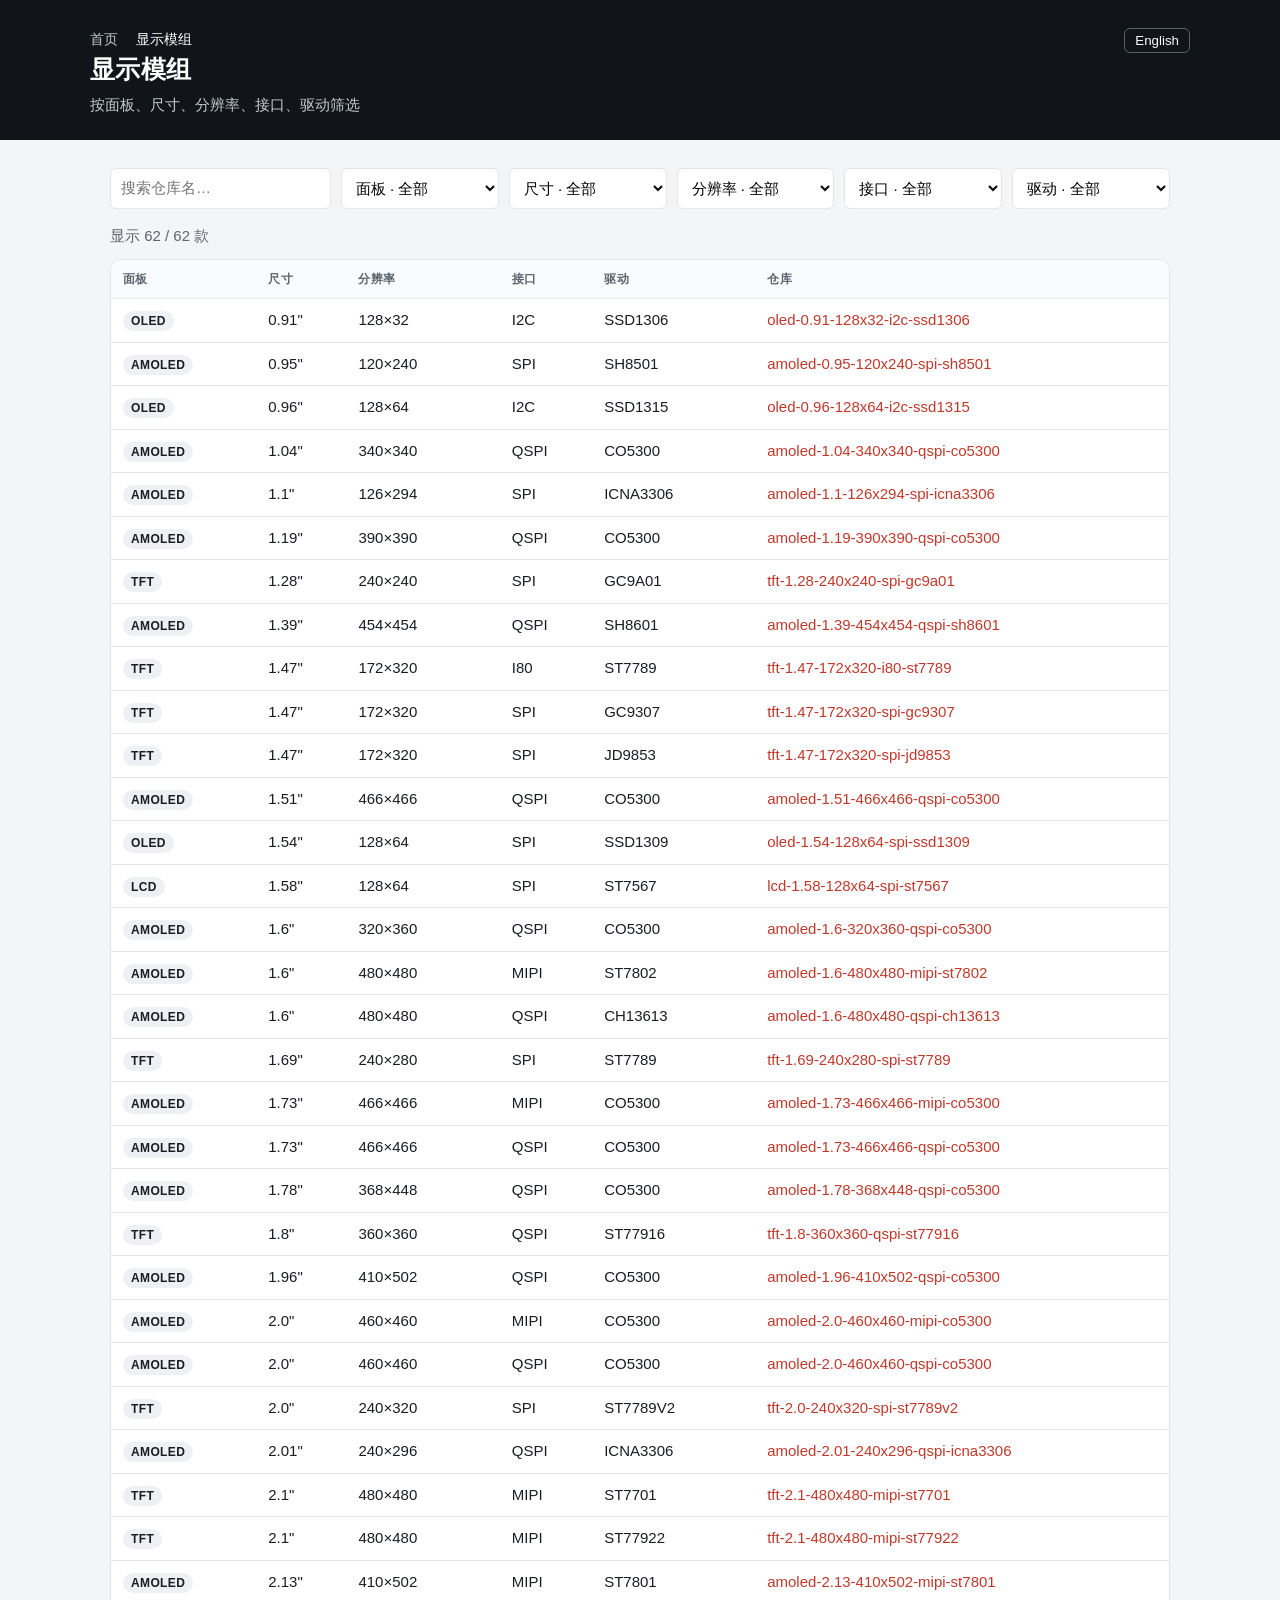
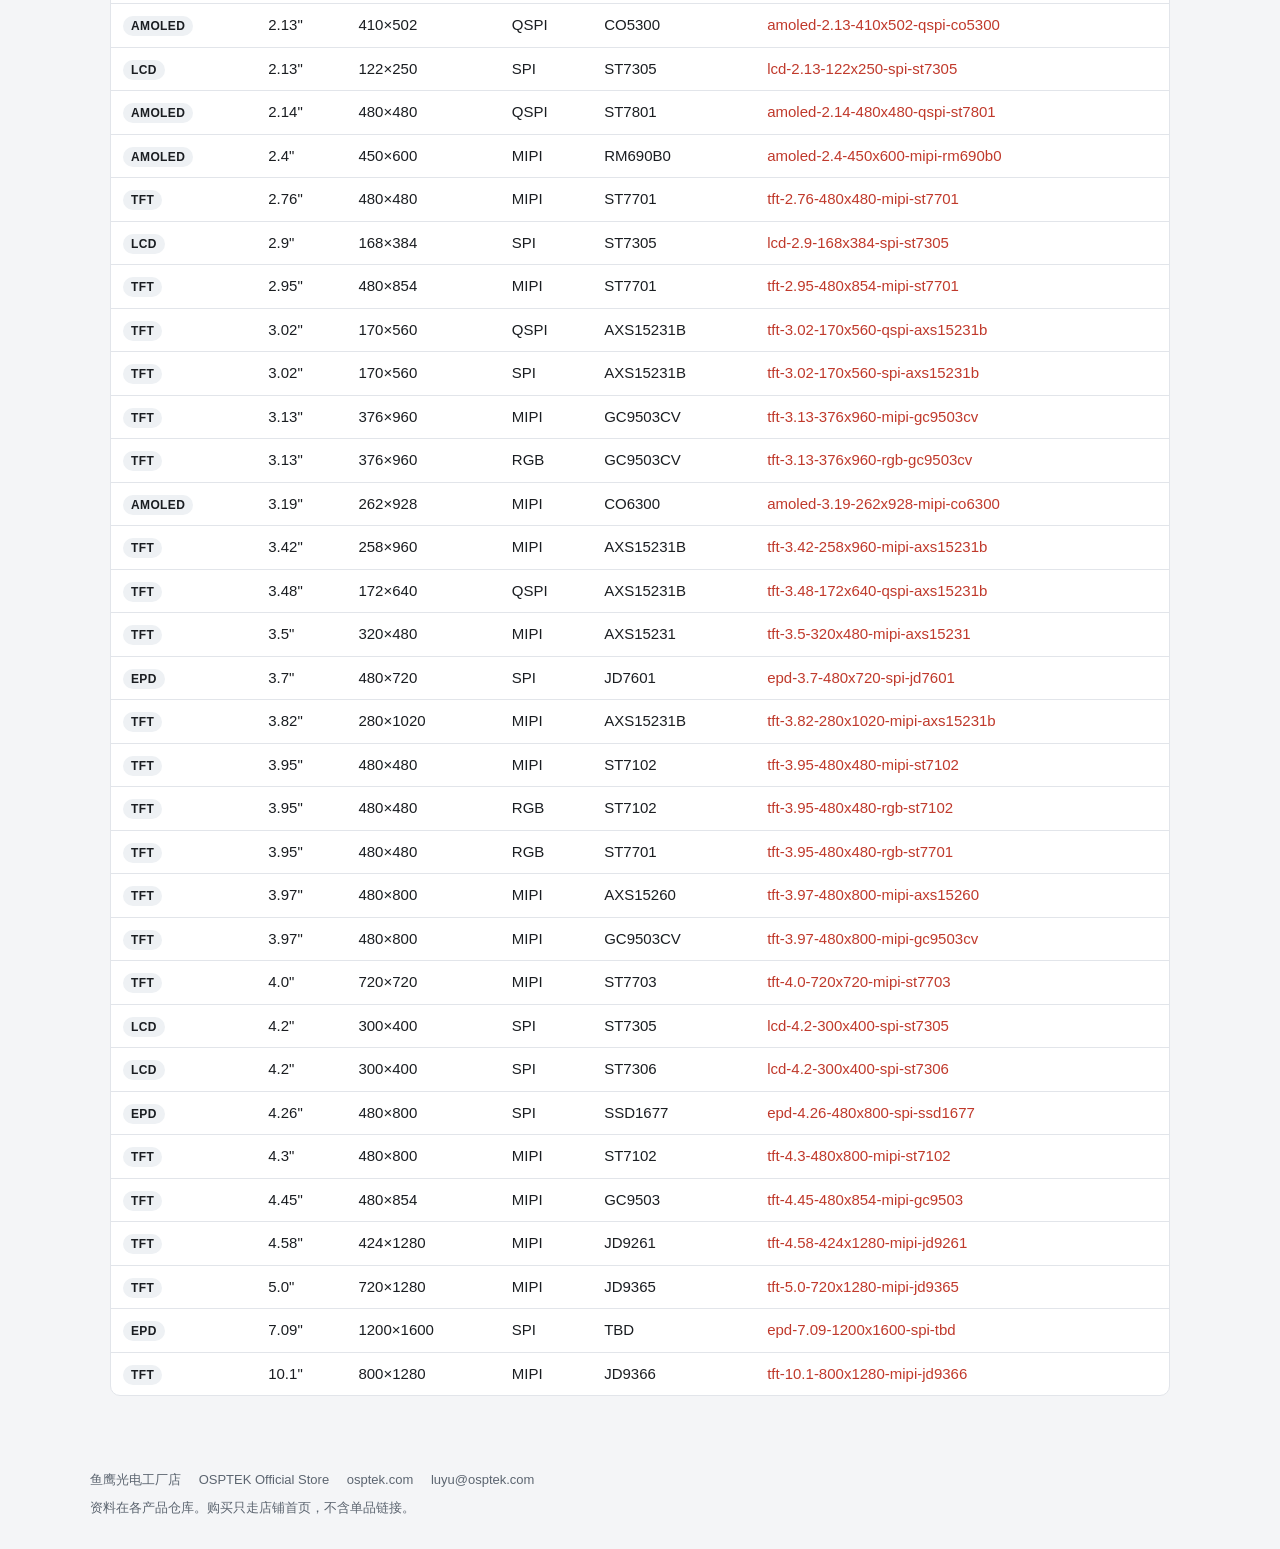
==== displays/index.html @ c45d5fa7 "docs(catalog): split home and display index pages" ====
<!DOCTYPE html>
<html lang="zh-CN">
<head>
  <meta charset="utf-8" />
  <meta name="viewport" content="width=device-width, initial-scale=1" />
  <title>OSPTEK Display Modules</title>
  <meta name="description" content="OSPTEK display module catalog" />
  <link rel="stylesheet" href="../assets/site.css" />
</head>
<body>
  <header>
    <div class="wrap header-row">
      <div>
        <nav class="nav" aria-label="Primary">
          <a href="../" id="navHome">首页</a>
          <a href="./" class="current" id="navDisplays">显示模组</a>
        </nav>
        <h1 id="title">显示模组</h1>
        <p id="subtitle">按面板、尺寸、分辨率、接口、驱动筛选</p>
      </div>
      <button class="lang" type="button" id="langBtn">English</button>
    </div>
  </header>
  <main>
    <div class="filters">
      <input id="q" type="search" />
      <select id="panel"></select>
      <select id="size"></select>
      <select id="resolution"></select>
      <select id="iface"></select>
      <select id="ic"></select>
    </div>
    <p class="meta" id="count"></p>
    <div class="table-wrap">
      <table>
        <thead>
          <tr>
            <th data-col="panel"></th>
            <th data-col="size"></th>
            <th data-col="resolution"></th>
            <th data-col="interface"></th>
            <th data-col="ic"></th>
            <th data-col="repo"></th>
          </tr>
        </thead>
        <tbody id="rows"></tbody>
      </table>
    </div>
  </main>
  <footer>
    <div class="wrap">
      <div class="shops">
        <a href="https://shop110742373.taobao.com/">鱼鹰光电工厂店</a>
        <a href="https://www.aliexpress.com/store/1105701619">OSPTEK Official Store</a>
        <a href="https://osptek.com/">osptek.com</a>
        <a href="mailto:luyu@osptek.com">luyu@osptek.com</a>
      </div>
      <div id="footNote"></div>
    </div>
  </footer>
  <script>
    const I18N = {
      zh: {
        title: "显示模组",
        subtitle: "按面板、尺寸、分辨率、接口、驱动筛选",
        langBtn: "English",
        navHome: "首页",
        navDisplays: "显示模组",
        q: "搜索仓库名…",
        all: "全部",
        count: (n, t) => `显示 ${n} / ${t} 款`,
        empty: "没有匹配的模组。",
        cols: { panel: "面板", size: "尺寸", resolution: "分辨率", interface: "接口", ic: "驱动", repo: "仓库" },
        filters: { panel: "面板", size: "尺寸", resolution: "分辨率", iface: "接口", ic: "驱动" },
        foot: "资料在各产品仓库。购买只走店铺首页，不含单品链接。"
      },
      en: {
        title: "Display modules",
        subtitle: "Filter by panel, size, resolution, interface, driver",
        langBtn: "中文",
        navHome: "Home",
        navDisplays: "Displays",
        q: "Search repository name…",
        all: "All",
        count: (n, t) => `Showing ${n} / ${t}`,
        empty: "No modules match.",
        cols: { panel: "Panel", size: "Size", resolution: "Resolution", interface: "Interface", ic: "Driver", repo: "Repository" },
        filters: { panel: "Panel", size: "Size", resolution: "Resolution", iface: "Interface", ic: "Driver" },
        foot: "Datasheets live in each product repo. Store homepages only — no SKU product links."
      }
    };

    const PANEL_LABEL = { amoled: "AMOLED", tft: "TFT", lcd: "LCD", oled: "OLED", epd: "EPD" };
    let lang = "zh";
    let items = [];
    const $ = (id) => document.getElementById(id);

    function unique(key) {
      return [...new Set(items.map((x) => x[key]))].sort((a, b) => {
        if (key === "size") return parseFloat(a) - parseFloat(b);
        return String(a).localeCompare(String(b), undefined, { numeric: true });
      });
    }

    function optionLabel(id, v) {
      if (id === "panel") return PANEL_LABEL[v] || v.toUpperCase();
      if (id === "iface" || id === "ic") return v.toUpperCase();
      if (id === "size") return v + '"';
      return v;
    }

    function fillSelect(id, values, label) {
      const el = $(id);
      const t = I18N[lang];
      el.innerHTML = "";
      const all = document.createElement("option");
      all.value = "";
      all.textContent = `${t.filters[label] || t.all} · ${t.all}`;
      el.appendChild(all);
      values.forEach((v) => {
        const o = document.createElement("option");
        o.value = v;
        o.textContent = optionLabel(id, v);
        el.appendChild(o);
      });
    }

    function applyI18n() {
      const t = I18N[lang];
      document.documentElement.lang = lang === "zh" ? "zh-CN" : "en";
      $("title").textContent = t.title;
      $("subtitle").textContent = t.subtitle;
      $("langBtn").textContent = t.langBtn;
      $("navHome").textContent = t.navHome;
      $("navDisplays").textContent = t.navDisplays;
      $("q").placeholder = t.q;
      $("footNote").textContent = t.foot;
      document.querySelectorAll("th[data-col]").forEach((th) => {
        th.textContent = t.cols[th.dataset.col];
      });
    }

    function render() {
      const t = I18N[lang];
      const q = $("q").value.trim().toLowerCase();
      const panel = $("panel").value;
      const size = $("size").value;
      const resolution = $("resolution").value;
      const iface = $("iface").value;
      const ic = $("ic").value;
      const filtered = items.filter((row) => {
        if (q && !row.repo.toLowerCase().includes(q)) return false;
        if (panel && row.panel !== panel) return false;
        if (size && row.size !== size) return false;
        if (resolution && row.resolution !== resolution) return false;
        if (iface && row.interface !== iface) return false;
        if (ic && row.ic !== ic) return false;
        return true;
      });
      $("count").textContent = t.count(filtered.length, items.length);
      const body = $("rows");
      body.innerHTML = "";
      if (!filtered.length) {
        body.innerHTML = `<tr><td class="empty" colspan="6">${t.empty}</td></tr>`;
        return;
      }
      filtered.forEach((row) => {
        const tr = document.createElement("tr");
        tr.innerHTML = `
          <td><span class="panel">${PANEL_LABEL[row.panel] || row.panel}</span></td>
          <td>${row.size}"</td>
          <td>${row.resolution.replace("x", "×")}</td>
          <td>${row.interface.toUpperCase()}</td>
          <td>${row.ic.toUpperCase()}</td>
          <td><a href="${row.url}">${row.repo}</a></td>`;
        body.appendChild(tr);
      });
    }

    function refreshFilters() {
      fillSelect("panel", unique("panel"), "panel");
      fillSelect("size", unique("size"), "size");
      fillSelect("resolution", unique("resolution"), "resolution");
      fillSelect("iface", unique("interface"), "iface");
      fillSelect("ic", unique("ic"), "ic");
    }

    $("langBtn").addEventListener("click", () => {
      lang = lang === "zh" ? "en" : "zh";
      applyI18n();
      const keep = {
        panel: $("panel").value,
        size: $("size").value,
        resolution: $("resolution").value,
        iface: $("iface").value,
        ic: $("ic").value
      };
      refreshFilters();
      Object.entries(keep).forEach(([k, v]) => { $(k).value = v; });
      render();
    });
    ["q", "panel", "size", "resolution", "iface", "ic"].forEach((id) => {
      $(id).addEventListener("input", render);
      $(id).addEventListener("change", render);
    });

    applyI18n();
    fetch("./catalog.json")
      .then((r) => r.json())
      .then((data) => {
        items = data.items || [];
        refreshFilters();
        render();
      });
  </script>
</body>
</html>
---- assets/site.css ----
:root {
  --bg: #f4f5f7;
  --card: #fff;
  --ink: #1a1d21;
  --muted: #5c6570;
  --line: #e2e5ea;
  --accent: #c0392b;
  --chip: #eef1f4;
}
* { box-sizing: border-box; }
body {
  margin: 0;
  font: 15px/1.5 "Segoe UI", "PingFang SC", "Noto Sans SC", sans-serif;
  color: var(--ink);
  background: var(--bg);
}
header {
  background: #111418;
  color: #fff;
  padding: 28px 20px 24px;
}
header .wrap, main, footer .wrap { max-width: 1100px; margin: 0 auto; }
header h1 { margin: 0 0 6px; font-size: 1.55rem; letter-spacing: 0.02em; }
header p { margin: 0; color: #c5cad1; }
.header-row {
  display: flex;
  justify-content: space-between;
  align-items: flex-start;
  gap: 16px;
}
.nav a {
  color: #c5cad1;
  text-decoration: none;
  margin-right: 14px;
  font-size: 14px;
}
.nav a:hover, .nav a.current { color: #fff; }
.lang {
  background: transparent;
  color: #fff;
  border: 1px solid #5a616a;
  border-radius: 6px;
  padding: 4px 10px;
  cursor: pointer;
}
main { padding: 28px 20px 8px; }
.filters {
  display: grid;
  grid-template-columns: 1.4fr repeat(5, 1fr);
  gap: 10px;
  margin: 0 0 16px;
}
@media (max-width: 900px) {
  .filters { grid-template-columns: 1fr 1fr; }
  .header-row { flex-direction: column; }
}
input, select {
  width: 100%;
  padding: 8px 10px;
  border: 1px solid var(--line);
  border-radius: 6px;
  background: var(--card);
  font: inherit;
}
.meta { color: var(--muted); margin: 0 0 12px; }
.table-wrap {
  background: var(--card);
  border: 1px solid var(--line);
  border-radius: 10px;
  overflow: auto;
}
table { width: 100%; border-collapse: collapse; }
th, td { padding: 10px 12px; text-align: left; border-bottom: 1px solid var(--line); white-space: nowrap; }
th { background: #fafbfc; font-weight: 600; color: var(--muted); font-size: 12px; text-transform: uppercase; letter-spacing: 0.04em; }
tr:last-child td { border-bottom: 0; }
tbody tr:hover { background: #f8fafb; }
a { color: var(--accent); text-decoration: none; }
a:hover { text-decoration: underline; }
.panel {
  display: inline-block;
  background: var(--chip);
  border-radius: 999px;
  padding: 1px 8px;
  font-size: 12px;
  font-weight: 600;
  letter-spacing: 0.03em;
}
.cards {
  display: grid;
  grid-template-columns: repeat(auto-fill, minmax(240px, 1fr));
  gap: 16px;
  margin: 8px 0 24px;
}
.card {
  display: block;
  background: var(--card);
  border: 1px solid var(--line);
  border-radius: 10px;
  padding: 22px 20px;
  color: inherit;
  text-decoration: none;
}
.card:hover { text-decoration: none; border-color: #c8ccd2; }
.card h2 { margin: 0 0 8px; font-size: 1.15rem; }
.card p { margin: 0; color: var(--muted); }
.card .go { margin-top: 14px; color: var(--accent); font-weight: 600; }
.note { color: var(--muted); margin: 0 0 8px; }
footer {
  margin-top: 36px;
  padding: 22px 20px 32px;
  color: var(--muted);
  font-size: 13px;
}
footer a { color: inherit; }
footer .shops { margin: 8px 0; }
footer .shops a { margin-right: 14px; }
.empty { padding: 28px 12px; color: var(--muted); }
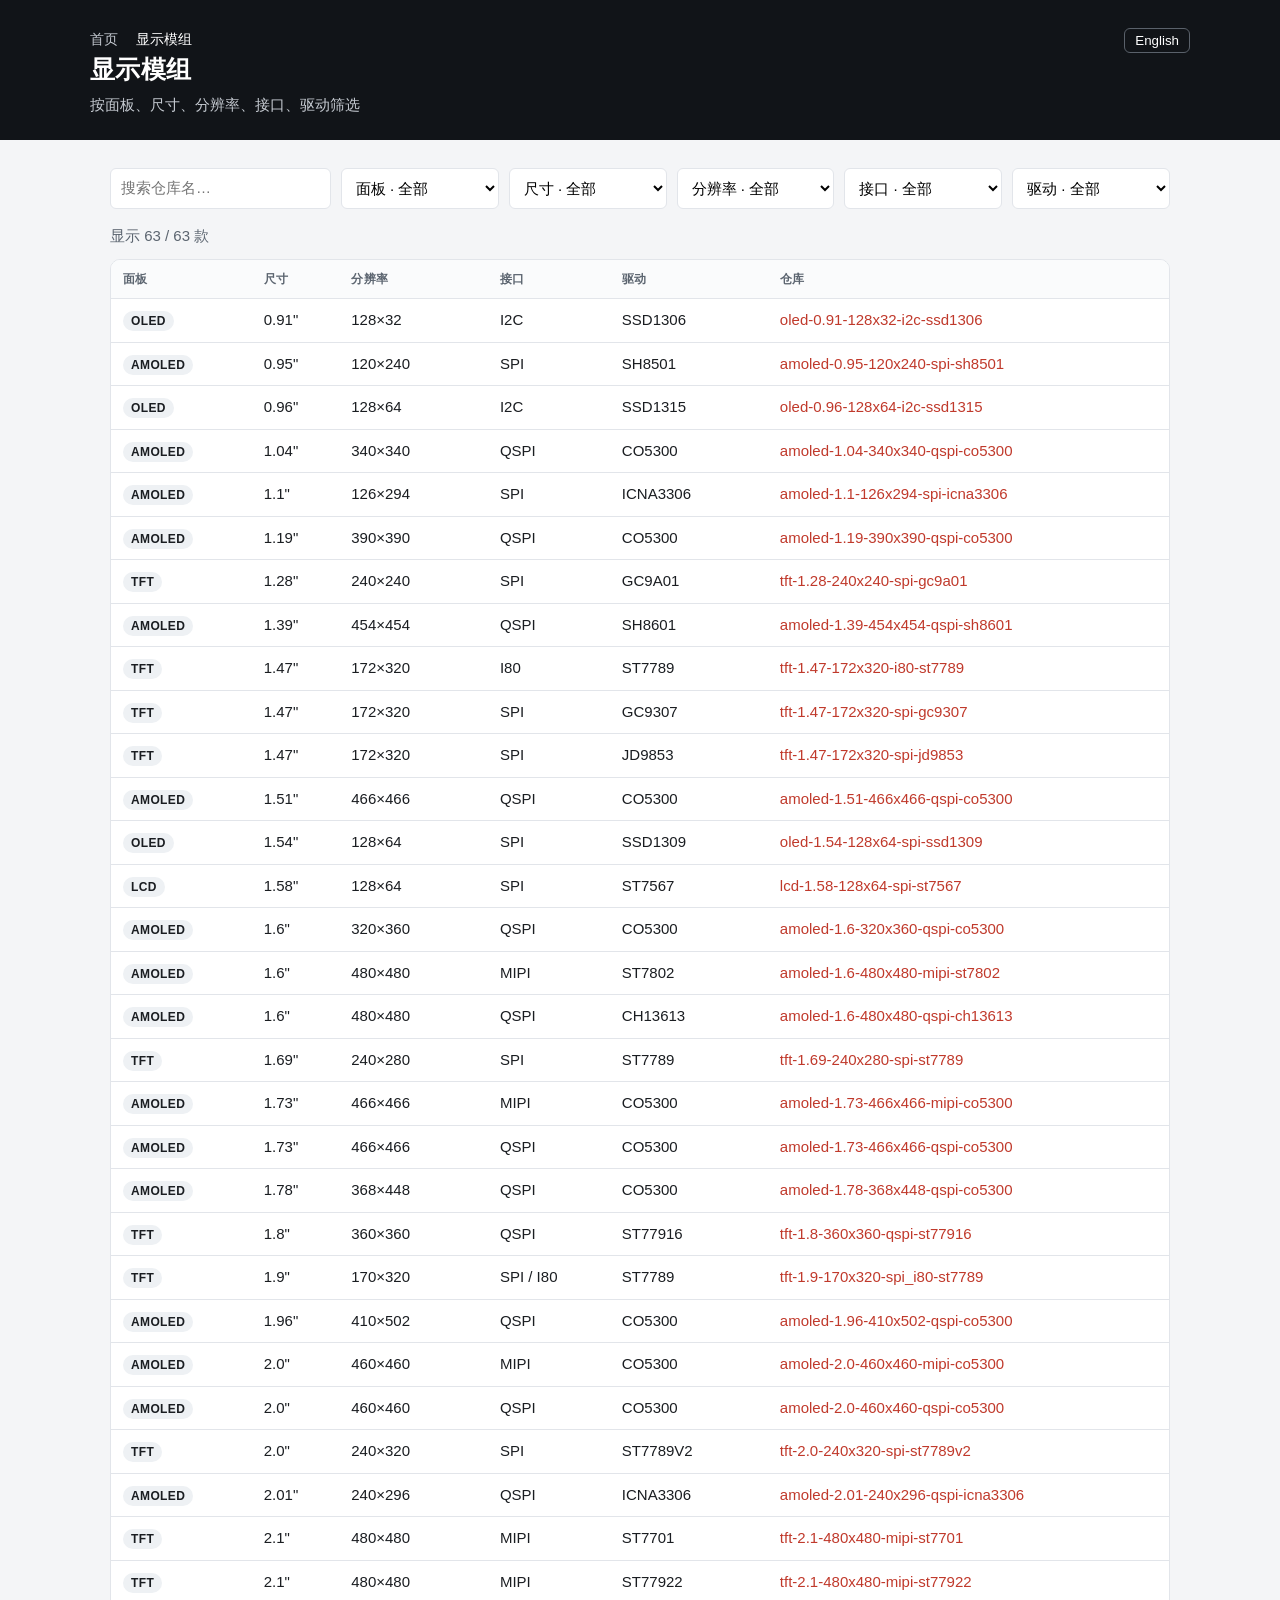
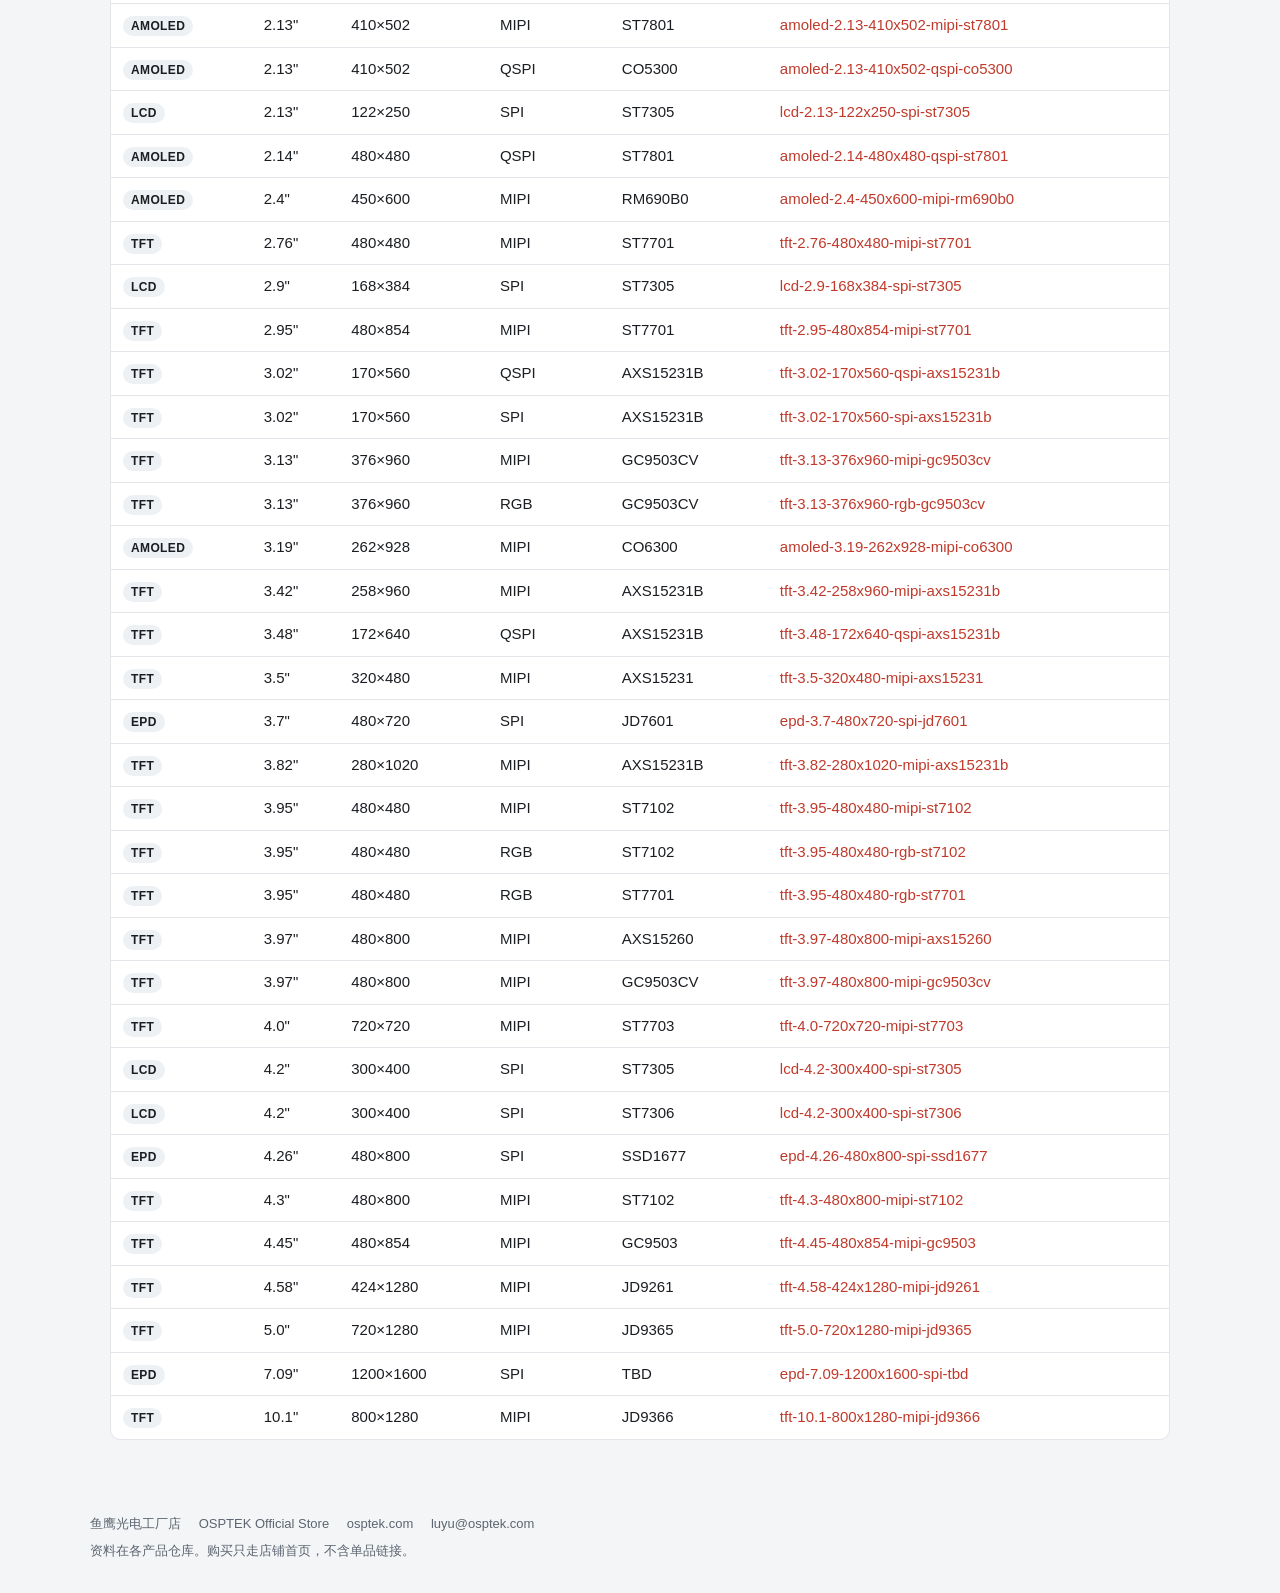
==== commit a54d803a: "feat(catalog): explode underscore interfaces for filters - parse spi_i80 into interfaces list - matc" ====
--- a/displays/index.html
+++ b/displays/index.html
@@ -95,8 +95,20 @@
     let items = [];
     const $ = (id) => document.getElementById(id);
 
+    function rowIfaces(row) {
+      if (Array.isArray(row.interfaces) && row.interfaces.length) return row.interfaces;
+      return String(row.interface || "").split("_").filter(Boolean);
+    }
+
+    function ifaceLabel(row) {
+      return rowIfaces(row).map((x) => x.toUpperCase()).join(" / ");
+    }
+
     function unique(key) {
-      return [...new Set(items.map((x) => x[key]))].sort((a, b) => {
+      const values = key === "interface"
+        ? items.flatMap(rowIfaces)
+        : items.map((x) => x[key]);
+      return [...new Set(values)].sort((a, b) => {
         if (key === "size") return parseFloat(a) - parseFloat(b);
         return String(a).localeCompare(String(b), undefined, { numeric: true });
       });
@@ -153,7 +165,7 @@
         if (panel && row.panel !== panel) return false;
         if (size && row.size !== size) return false;
         if (resolution && row.resolution !== resolution) return false;
-        if (iface && row.interface !== iface) return false;
+        if (iface && !rowIfaces(row).includes(iface)) return false;
         if (ic && row.ic !== ic) return false;
         return true;
       });
@@ -170,7 +182,7 @@
           <td><span class="panel">${PANEL_LABEL[row.panel] || row.panel}</span></td>
           <td>${row.size}"</td>
           <td>${row.resolution.replace("x", "×")}</td>
-          <td>${row.interface.toUpperCase()}</td>
+          <td>${ifaceLabel(row)}</td>
           <td>${row.ic.toUpperCase()}</td>
           <td><a href="${row.url}">${row.repo}</a></td>`;
         body.appendChild(tr);
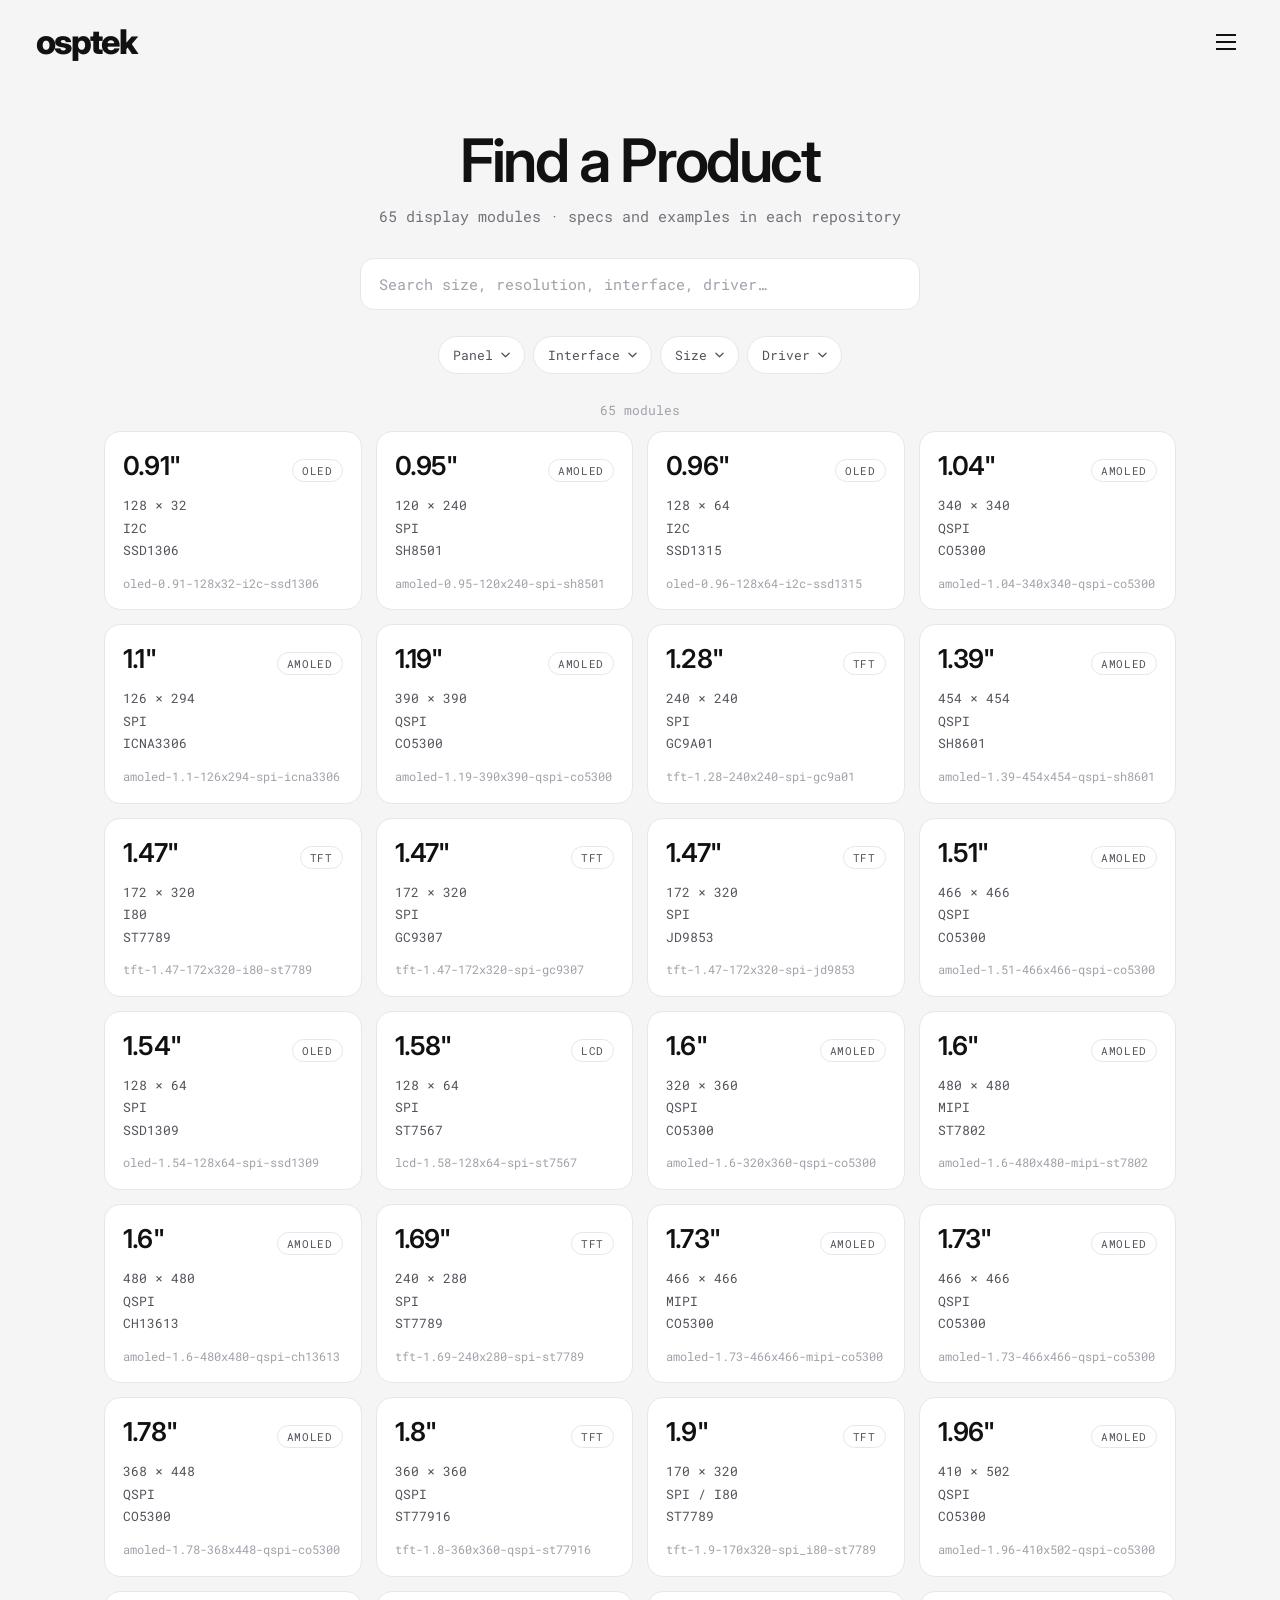
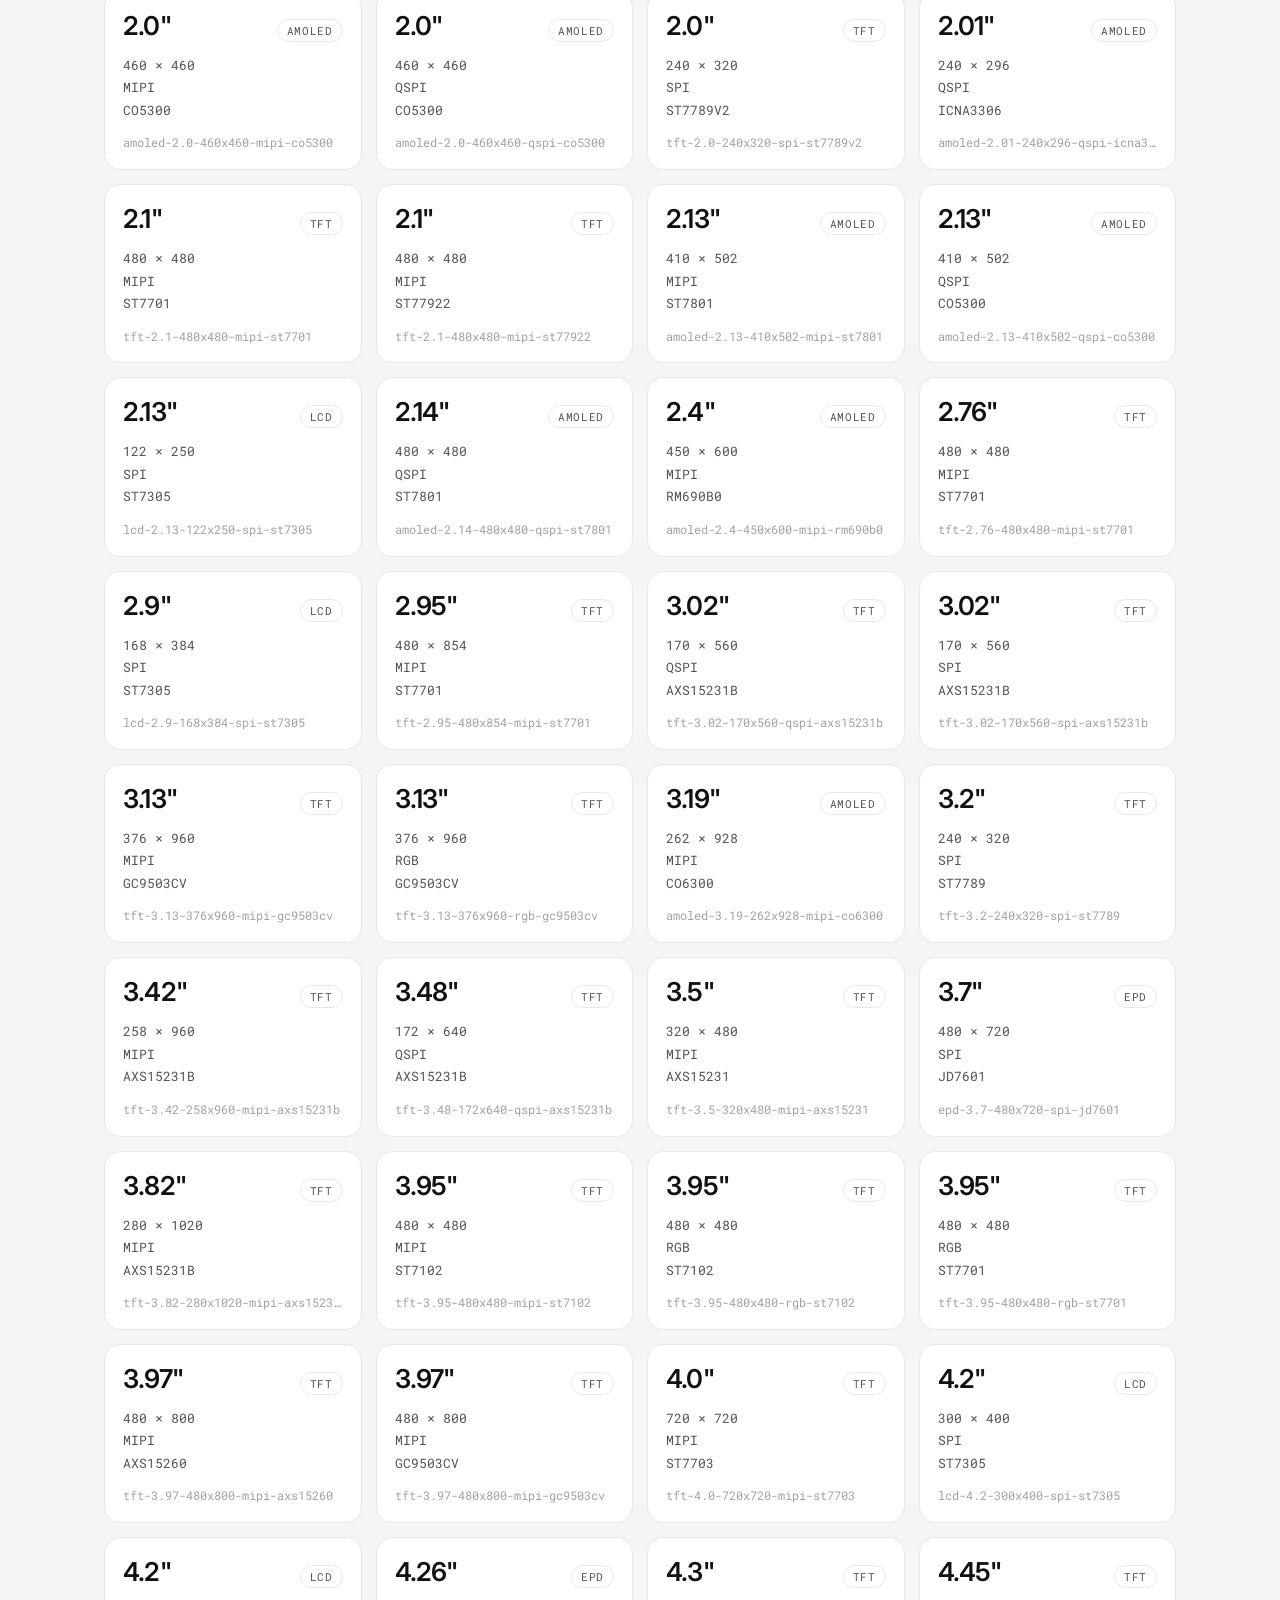
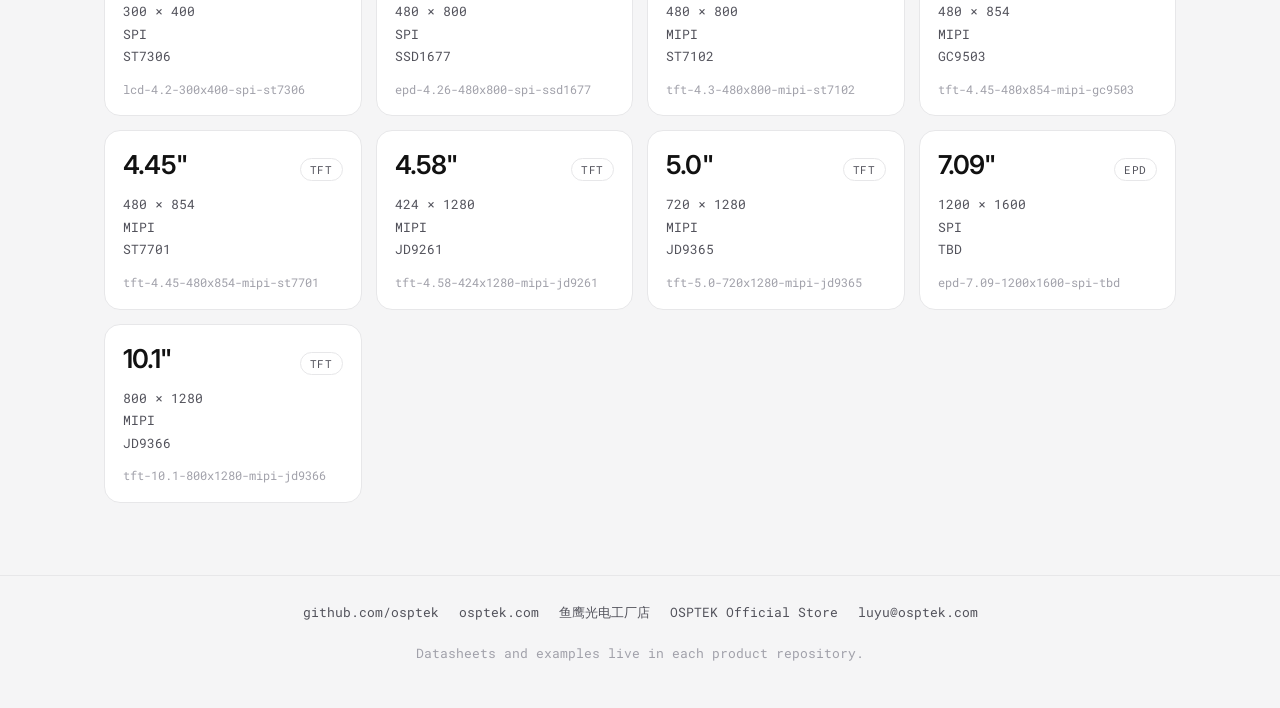
==== commit 9c5bc80a: "feat(site): rebuild home and product finder pages - add shared shell (base.css, topbar.js) for both " ====
--- a/displays/index.html
+++ b/displays/index.html
@@ -1,229 +1,90 @@
 <!DOCTYPE html>
-<html lang="zh-CN">
+<html lang="en">
 <head>
   <meta charset="utf-8" />
   <meta name="viewport" content="width=device-width, initial-scale=1" />
-  <title>OSPTEK Display Modules</title>
-  <meta name="description" content="OSPTEK display module catalog" />
-  <link rel="stylesheet" href="../assets/site.css" />
+  <title>Find a Product — OSPTEK</title>
+  <meta name="description" content="OSPTEK display module catalog: search by size, resolution, interface and driver" />
+  <link rel="preconnect" href="https://fonts.googleapis.com" />
+  <link rel="preconnect" href="https://fonts.gstatic.com" crossorigin />
+  <link href="https://fonts.googleapis.com/css2?family=Inter:wght@400;500;600;800&family=Roboto+Mono:wght@400&display=swap" rel="stylesheet" />
+  <link rel="stylesheet" href="../assets/base.css?v=2" />
+  <link rel="stylesheet" href="../assets/find.css?v=8" />
 </head>
 <body>
-  <header>
-    <div class="wrap header-row">
-      <div>
-        <nav class="nav" aria-label="Primary">
-          <a href="../" id="navHome">首页</a>
-          <a href="./" class="current" id="navDisplays">显示模组</a>
-        </nav>
-        <h1 id="title">显示模组</h1>
-        <p id="subtitle">按面板、尺寸、分辨率、接口、驱动筛选</p>
+  <header class="topbar">
+    <a class="wordmark" href="../" aria-label="OSPTEK">osptek</a>
+    <button class="menu" type="button" aria-label="Menu">
+      <span></span>
+      <span></span>
+      <span></span>
+    </button>
+  </header>
+  <main class="finder">
+    <div class="finder-head">
+      <h1>Find a Product</h1>
+      <p class="lede" id="lede">Display modules · specs and examples in each repository</p>
+    </div>
+
+    <div class="search">
+      <label class="sr-only" for="q">Search display modules</label>
+      <input id="q" type="search" autocomplete="off" spellcheck="false"
+             placeholder="Search size, resolution, interface, driver…" />
+    </div>
+
+    <!-- each filter keeps its options folded away until its button is pressed -->
+    <div class="filters">
+      <div class="pick" data-group="panel">
+        <button class="pick-btn" type="button" aria-expanded="false">
+          <span>Panel</span>
+          <span class="num" hidden></span>
+          <svg class="caret" viewBox="0 0 10 6" aria-hidden="true"><path d="M1 1l4 4 4-4" /></svg>
+        </button>
+        <div class="pick-menu" role="group" aria-label="Panel" hidden></div>
       </div>
-      <button class="lang" type="button" id="langBtn">English</button>
+      <div class="pick" data-group="iface">
+        <button class="pick-btn" type="button" aria-expanded="false">
+          <span>Interface</span>
+          <span class="num" hidden></span>
+          <svg class="caret" viewBox="0 0 10 6" aria-hidden="true"><path d="M1 1l4 4 4-4" /></svg>
+        </button>
+        <div class="pick-menu" role="group" aria-label="Interface" hidden></div>
+      </div>
+      <div class="pick" data-group="size">
+        <button class="pick-btn" type="button" aria-expanded="false">
+          <span>Size</span>
+          <span class="num" hidden></span>
+          <svg class="caret" viewBox="0 0 10 6" aria-hidden="true"><path d="M1 1l4 4 4-4" /></svg>
+        </button>
+        <div class="pick-menu" role="group" aria-label="Size" hidden></div>
+      </div>
+      <div class="pick" data-group="ic">
+        <button class="pick-btn" type="button" aria-expanded="false">
+          <span>Driver</span>
+          <span class="num" hidden></span>
+          <svg class="caret" viewBox="0 0 10 6" aria-hidden="true"><path d="M1 1l4 4 4-4" /></svg>
+        </button>
+        <div class="pick-menu" role="group" aria-label="Driver" hidden></div>
+      </div>
     </div>
-  </header>
-  <main>
-    <div class="filters">
-      <input id="q" type="search" />
-      <select id="panel"></select>
-      <select id="size"></select>
-      <select id="resolution"></select>
-      <select id="iface"></select>
-      <select id="ic"></select>
-    </div>
-    <p class="meta" id="count"></p>
-    <div class="table-wrap">
-      <table>
-        <thead>
-          <tr>
-            <th data-col="panel"></th>
-            <th data-col="size"></th>
-            <th data-col="resolution"></th>
-            <th data-col="interface"></th>
-            <th data-col="ic"></th>
-            <th data-col="repo"></th>
-          </tr>
-        </thead>
-        <tbody id="rows"></tbody>
-      </table>
-    </div>
+
+    <p class="tally">
+      <span id="tally"></span>
+      <button class="reset" id="reset" type="button" hidden>Clear</button>
+    </p>
+    <div class="cards" id="cards"></div>
   </main>
-  <footer>
-    <div class="wrap">
-      <div class="shops">
-        <a href="https://shop110742373.taobao.com/">鱼鹰光电工厂店</a>
-        <a href="https://www.aliexpress.com/store/1105701619">OSPTEK Official Store</a>
-        <a href="https://osptek.com/">osptek.com</a>
-        <a href="mailto:luyu@osptek.com">luyu@osptek.com</a>
-      </div>
-      <div id="footNote"></div>
+  <footer class="foot">
+    <div class="foot-in">
+      <a href="https://github.com/osptek">github.com/osptek</a>
+      <a href="https://osptek.com/">osptek.com</a>
+      <a href="https://shop110742373.taobao.com/">鱼鹰光电工厂店</a>
+      <a href="https://www.aliexpress.com/store/1105701619">OSPTEK Official Store</a>
+      <a href="mailto:luyu@osptek.com">luyu@osptek.com</a>
+      <p class="note">Datasheets and examples live in each product repository.</p>
     </div>
   </footer>
-  <script>
-    const I18N = {
-      zh: {
-        title: "显示模组",
-        subtitle: "按面板、尺寸、分辨率、接口、驱动筛选",
-        langBtn: "English",
-        navHome: "首页",
-        navDisplays: "显示模组",
-        q: "搜索仓库名…",
-        all: "全部",
-        count: (n, t) => `显示 ${n} / ${t} 款`,
-        empty: "没有匹配的模组。",
-        cols: { panel: "面板", size: "尺寸", resolution: "分辨率", interface: "接口", ic: "驱动", repo: "仓库" },
-        filters: { panel: "面板", size: "尺寸", resolution: "分辨率", iface: "接口", ic: "驱动" },
-        foot: "资料在各产品仓库。购买只走店铺首页，不含单品链接。"
-      },
-      en: {
-        title: "Display modules",
-        subtitle: "Filter by panel, size, resolution, interface, driver",
-        langBtn: "中文",
-        navHome: "Home",
-        navDisplays: "Displays",
-        q: "Search repository name…",
-        all: "All",
-        count: (n, t) => `Showing ${n} / ${t}`,
-        empty: "No modules match.",
-        cols: { panel: "Panel", size: "Size", resolution: "Resolution", interface: "Interface", ic: "Driver", repo: "Repository" },
-        filters: { panel: "Panel", size: "Size", resolution: "Resolution", iface: "Interface", ic: "Driver" },
-        foot: "Datasheets live in each product repo. Store homepages only — no SKU product links."
-      }
-    };
-
-    const PANEL_LABEL = { amoled: "AMOLED", tft: "TFT", lcd: "LCD", oled: "OLED", epd: "EPD" };
-    let lang = "zh";
-    let items = [];
-    const $ = (id) => document.getElementById(id);
-
-    function rowIfaces(row) {
-      if (Array.isArray(row.interfaces) && row.interfaces.length) return row.interfaces;
-      return String(row.interface || "").split("_").filter(Boolean);
-    }
-
-    function ifaceLabel(row) {
-      return rowIfaces(row).map((x) => x.toUpperCase()).join(" / ");
-    }
-
-    function unique(key) {
-      const values = key === "interface"
-        ? items.flatMap(rowIfaces)
-        : items.map((x) => x[key]);
-      return [...new Set(values)].sort((a, b) => {
-        if (key === "size") return parseFloat(a) - parseFloat(b);
-        return String(a).localeCompare(String(b), undefined, { numeric: true });
-      });
-    }
-
-    function optionLabel(id, v) {
-      if (id === "panel") return PANEL_LABEL[v] || v.toUpperCase();
-      if (id === "iface" || id === "ic") return v.toUpperCase();
-      if (id === "size") return v + '"';
-      return v;
-    }
-
-    function fillSelect(id, values, label) {
-      const el = $(id);
-      const t = I18N[lang];
-      el.innerHTML = "";
-      const all = document.createElement("option");
-      all.value = "";
-      all.textContent = `${t.filters[label] || t.all} · ${t.all}`;
-      el.appendChild(all);
-      values.forEach((v) => {
-        const o = document.createElement("option");
-        o.value = v;
-        o.textContent = optionLabel(id, v);
-        el.appendChild(o);
-      });
-    }
-
-    function applyI18n() {
-      const t = I18N[lang];
-      document.documentElement.lang = lang === "zh" ? "zh-CN" : "en";
-      $("title").textContent = t.title;
-      $("subtitle").textContent = t.subtitle;
-      $("langBtn").textContent = t.langBtn;
-      $("navHome").textContent = t.navHome;
-      $("navDisplays").textContent = t.navDisplays;
-      $("q").placeholder = t.q;
-      $("footNote").textContent = t.foot;
-      document.querySelectorAll("th[data-col]").forEach((th) => {
-        th.textContent = t.cols[th.dataset.col];
-      });
-    }
-
-    function render() {
-      const t = I18N[lang];
-      const q = $("q").value.trim().toLowerCase();
-      const panel = $("panel").value;
-      const size = $("size").value;
-      const resolution = $("resolution").value;
-      const iface = $("iface").value;
-      const ic = $("ic").value;
-      const filtered = items.filter((row) => {
-        if (q && !row.repo.toLowerCase().includes(q)) return false;
-        if (panel && row.panel !== panel) return false;
-        if (size && row.size !== size) return false;
-        if (resolution && row.resolution !== resolution) return false;
-        if (iface && !rowIfaces(row).includes(iface)) return false;
-        if (ic && row.ic !== ic) return false;
-        return true;
-      });
-      $("count").textContent = t.count(filtered.length, items.length);
-      const body = $("rows");
-      body.innerHTML = "";
-      if (!filtered.length) {
-        body.innerHTML = `<tr><td class="empty" colspan="6">${t.empty}</td></tr>`;
-        return;
-      }
-      filtered.forEach((row) => {
-        const tr = document.createElement("tr");
-        tr.innerHTML = `
-          <td><span class="panel">${PANEL_LABEL[row.panel] || row.panel}</span></td>
-          <td>${row.size}"</td>
-          <td>${row.resolution.replace("x", "×")}</td>
-          <td>${ifaceLabel(row)}</td>
-          <td>${row.ic.toUpperCase()}</td>
-          <td><a href="${row.url}">${row.repo}</a></td>`;
-        body.appendChild(tr);
-      });
-    }
-
-    function refreshFilters() {
-      fillSelect("panel", unique("panel"), "panel");
-      fillSelect("size", unique("size"), "size");
-      fillSelect("resolution", unique("resolution"), "resolution");
-      fillSelect("iface", unique("interface"), "iface");
-      fillSelect("ic", unique("ic"), "ic");
-    }
-
-    $("langBtn").addEventListener("click", () => {
-      lang = lang === "zh" ? "en" : "zh";
-      applyI18n();
-      const keep = {
-        panel: $("panel").value,
-        size: $("size").value,
-        resolution: $("resolution").value,
-        iface: $("iface").value,
-        ic: $("ic").value
-      };
-      refreshFilters();
-      Object.entries(keep).forEach(([k, v]) => { $(k).value = v; });
-      render();
-    });
-    ["q", "panel", "size", "resolution", "iface", "ic"].forEach((id) => {
-      $(id).addEventListener("input", render);
-      $(id).addEventListener("change", render);
-    });
-
-    applyI18n();
-    fetch("./catalog.json")
-      .then((r) => r.json())
-      .then((data) => {
-        items = data.items || [];
-        refreshFilters();
-        render();
-      });
-  </script>
+  <script src="../assets/topbar.js?v=1"></script>
+  <script src="../assets/find.js?v=9"></script>
 </body>
 </html>
--- a/assets/base.css
+++ b/assets/base.css
@@ -0,0 +1,139 @@
+/* shared shell: page colours, type, topbar and pill buttons */
+
+* { box-sizing: border-box; }
+
+:root {
+  --bar: 84px;
+  --page: #f5f5f6;
+  --card: #fff;
+  --ink: #111;
+  --muted: #71717a;
+  --faint: #a1a1aa;
+  --line: #e7e7e9;
+  --edge: #c9c9cf;
+  /* Roboto Mono: plain round zero, no slash or dot through it */
+  --mono: "Roboto Mono", ui-monospace, SFMono-Regular, Menlo, monospace;
+}
+
+html, body {
+  margin: 0;
+  min-height: 100%;
+  /* off-white so the white edge light reads against the page */
+  background: var(--page);
+  color: var(--ink);
+}
+
+body {
+  display: flex;
+  flex-direction: column;
+  font-family: Inter, "Helvetica Neue", Helvetica, Arial, sans-serif;
+}
+
+.topbar {
+  /* rides along at the top; bare over the page, panelled once scrolled */
+  position: sticky;
+  top: 0;
+  z-index: 3;
+  display: flex;
+  align-items: center;
+  justify-content: space-between;
+  height: var(--bar);
+  padding: 0 36px;
+  background: transparent;
+  /* transparent up front so the line can appear without shifting the layout */
+  border-bottom: 1px solid transparent;
+  transition: background-color 240ms ease, border-color 240ms ease;
+}
+
+.topbar.is-stuck {
+  background-color: rgba(245, 245, 246, 0.72);
+  backdrop-filter: saturate(180%) blur(14px);
+  -webkit-backdrop-filter: saturate(180%) blur(14px);
+  border-bottom-color: var(--line);
+}
+
+.wordmark {
+  color: var(--ink);
+  text-decoration: none;
+  font-family: Inter, Arial, sans-serif;
+  font-size: 34px;
+  font-weight: 800;
+  line-height: 1;
+  letter-spacing: -0.05em;
+}
+
+.menu {
+  width: 36px;
+  height: 36px;
+  padding: 0;
+  border: 0;
+  background: transparent;
+  cursor: pointer;
+  display: flex;
+  flex-direction: column;
+  justify-content: center;
+  align-items: center;
+  gap: 5px;
+}
+
+.menu span {
+  display: block;
+  width: 20px;
+  height: 2px;
+  background: var(--ink);
+}
+
+.btn {
+  appearance: none;
+  display: inline-flex;
+  align-items: center;
+  border-radius: 999px;
+  padding: 12px 26px;
+  font: 500 16px/1.2 inherit;
+  letter-spacing: -0.01em;
+  text-decoration: none;
+  cursor: default;
+}
+
+/* only the ones that actually go somewhere behave like links */
+a.btn {
+  cursor: pointer;
+  transition: border-color 180ms ease, background-color 180ms ease;
+}
+
+.btn-fill {
+  border: 0;
+  background: var(--ink);
+  color: #fff;
+}
+
+a.btn-fill:hover {
+  background: #000;
+}
+
+.btn-ghost {
+  border: 1px solid #e5e5e5;
+  background: #fff;
+  color: var(--ink);
+}
+
+a.btn-ghost:hover {
+  border-color: var(--edge);
+}
+
+.sr-only {
+  position: absolute;
+  width: 1px;
+  height: 1px;
+  margin: -1px;
+  padding: 0;
+  overflow: hidden;
+  clip-path: inset(50%);
+  white-space: nowrap;
+}
+
+@media (max-width: 640px) {
+  :root { --bar: 72px; }
+  .topbar { padding: 0 20px; }
+  .wordmark { font-size: 28px; }
+}
--- a/assets/find.css
+++ b/assets/find.css
@@ -0,0 +1,309 @@
+/* product finder: search box, filter chips and result cards */
+
+.finder {
+  flex: 1 0 auto;
+  width: 100%;
+  max-width: 1120px;
+  margin: 0 auto;
+  padding: 5vh 24px 72px;
+}
+
+.finder-head {
+  text-align: center;
+}
+
+.finder-head h1 {
+  margin: 0;
+  font-size: clamp(34px, 5.4vw, 60px);
+  font-weight: 600;
+  line-height: 1.05;
+  letter-spacing: -0.04em;
+}
+
+.lede {
+  margin: 14px 0 0;
+  font-family: var(--mono);
+  font-size: clamp(13px, 1.7vw, 15px);
+  color: var(--muted);
+}
+
+.search {
+  max-width: 560px;
+  margin: 32px auto 0;
+}
+
+.search input {
+  width: 100%;
+  height: 52px;
+  padding: 0 18px;
+  border: 1px solid var(--line);
+  border-radius: 14px;
+  background: var(--card);
+  color: var(--ink);
+  font: 400 15px/1 var(--mono);
+  outline: none;
+  transition: border-color 160ms ease, box-shadow 160ms ease;
+}
+
+.search input::placeholder {
+  color: var(--faint);
+}
+
+.search input:focus {
+  border-color: #b8b8bf;
+  box-shadow: 0 0 0 4px rgba(17, 17, 17, 0.05);
+}
+
+/* one button per filter; the options live in a panel it drops down */
+.filters {
+  display: flex;
+  flex-wrap: wrap;
+  justify-content: center;
+  gap: 8px;
+  margin-top: 26px;
+}
+
+.pick {
+  position: relative;
+}
+
+.pick-btn {
+  appearance: none;
+  display: inline-flex;
+  align-items: center;
+  gap: 8px;
+  height: 38px;
+  padding: 0 14px;
+  border: 1px solid var(--line);
+  border-radius: 999px;
+  background: var(--card);
+  color: #52525b;
+  font: 400 13px/1 var(--mono);
+  cursor: pointer;
+  transition: border-color 160ms ease, color 160ms ease;
+}
+
+.pick-btn:hover,
+.pick.is-open .pick-btn {
+  border-color: var(--edge);
+}
+
+/* a filter that is doing something reads darker than the idle ones */
+.pick.has-pick .pick-btn {
+  border-color: var(--ink);
+  color: var(--ink);
+}
+
+/* these two carry a display of their own, which would outrank [hidden] */
+.pick-menu[hidden],
+.num[hidden] {
+  display: none;
+}
+
+.num {
+  display: inline-grid;
+  place-items: center;
+  min-width: 18px;
+  height: 18px;
+  padding: 0 5px;
+  border-radius: 999px;
+  background: var(--ink);
+  color: #fff;
+  font-size: 11px;
+}
+
+.caret {
+  width: 9px;
+  height: 6px;
+  fill: none;
+  stroke: currentColor;
+  stroke-width: 1.4;
+  stroke-linecap: round;
+  stroke-linejoin: round;
+  transition: transform 180ms ease;
+}
+
+.pick.is-open .caret {
+  transform: rotate(180deg);
+}
+
+.pick-menu {
+  position: absolute;
+  top: calc(100% + 8px);
+  left: 0;
+  z-index: 5;
+  display: grid;
+  grid-template-columns: repeat(var(--cols, 3), minmax(0, 1fr));
+  gap: 6px;
+  width: max-content;
+  max-width: min(340px, calc(100vw - 36px));
+  /* long lists scroll inside the panel instead of stretching the page */
+  max-height: 306px;
+  overflow-y: auto;
+  padding: 10px;
+  border: 1px solid var(--line);
+  border-radius: 14px;
+  background: var(--card);
+  box-shadow: 0 14px 34px rgba(17, 17, 17, 0.1);
+  /* find.js sets --shift to nudge a panel back inside the viewport */
+  transform: translateX(var(--shift, 0px));
+}
+
+.opt {
+  appearance: none;
+  border: 1px solid var(--line);
+  border-radius: 999px;
+  padding: 6px 10px;
+  background: var(--card);
+  color: #52525b;
+  font: 400 12px/1 var(--mono);
+  white-space: nowrap;
+  text-align: center;
+  cursor: pointer;
+  transition: border-color 160ms ease, background-color 160ms ease, color 160ms ease;
+}
+
+.opt:hover {
+  border-color: var(--edge);
+}
+
+.opt.is-on {
+  background: var(--ink);
+  border-color: var(--ink);
+  color: #fff;
+}
+
+.tally {
+  display: flex;
+  align-items: center;
+  justify-content: center;
+  gap: 14px;
+  margin: 30px 0 14px;
+  font: 400 13px/1 var(--mono);
+  color: var(--faint);
+}
+
+.reset {
+  appearance: none;
+  padding: 0;
+  border: 0;
+  background: none;
+  font: inherit;
+  color: var(--faint);
+  text-decoration: underline;
+  cursor: pointer;
+}
+
+.reset:hover {
+  color: var(--ink);
+}
+
+.cards {
+  display: grid;
+  grid-template-columns: repeat(auto-fill, minmax(248px, 1fr));
+  gap: 14px;
+}
+
+.card {
+  display: flex;
+  flex-direction: column;
+  gap: 14px;
+  padding: 18px;
+  border: 1px solid var(--line);
+  border-radius: 16px;
+  background: var(--card);
+  color: inherit;
+  text-decoration: none;
+  transition: border-color 180ms ease, transform 180ms ease, box-shadow 180ms ease;
+}
+
+.card:hover {
+  border-color: var(--edge);
+  transform: translateY(-2px);
+  box-shadow: 0 10px 24px rgba(17, 17, 17, 0.06);
+}
+
+.card-top {
+  display: flex;
+  align-items: baseline;
+  justify-content: space-between;
+  gap: 10px;
+}
+
+.size {
+  font-size: 26px;
+  font-weight: 600;
+  letter-spacing: -0.03em;
+}
+
+.tag {
+  flex: 0 0 auto;
+  border: 1px solid var(--line);
+  border-radius: 999px;
+  padding: 5px 9px;
+  font: 400 11px/1 var(--mono);
+  letter-spacing: 0.06em;
+  color: #52525b;
+}
+
+.specs {
+  display: grid;
+  gap: 3px;
+  font: 400 13px/1.5 var(--mono);
+  color: #52525b;
+}
+
+.repo {
+  /* long repo names read badly when broken mid-word: clip them instead */
+  font: 400 12px/1.4 var(--mono);
+  color: var(--faint);
+  white-space: nowrap;
+  overflow: hidden;
+  text-overflow: ellipsis;
+}
+
+.empty {
+  grid-column: 1 / -1;
+  margin: 0;
+  padding: 48px 0;
+  text-align: center;
+  font: 400 14px/1.6 var(--mono);
+  color: var(--faint);
+}
+
+.foot {
+  border-top: 1px solid var(--line);
+  padding: 26px 24px 44px;
+}
+
+.foot-in {
+  max-width: 1120px;
+  margin: 0 auto;
+  display: flex;
+  flex-wrap: wrap;
+  gap: 8px 20px;
+  justify-content: center;
+  font: 400 13px/1.6 var(--mono);
+}
+
+.foot a {
+  color: #52525b;
+  text-decoration: none;
+}
+
+.foot a:hover {
+  color: var(--ink);
+  text-decoration: underline;
+}
+
+.foot .note {
+  width: 100%;
+  margin: 12px 0 0;
+  text-align: center;
+  color: var(--faint);
+}
+
+@media (max-width: 640px) {
+  .finder { padding: 4vh 18px 56px; }
+  .cards { grid-template-columns: 1fr; }
+}
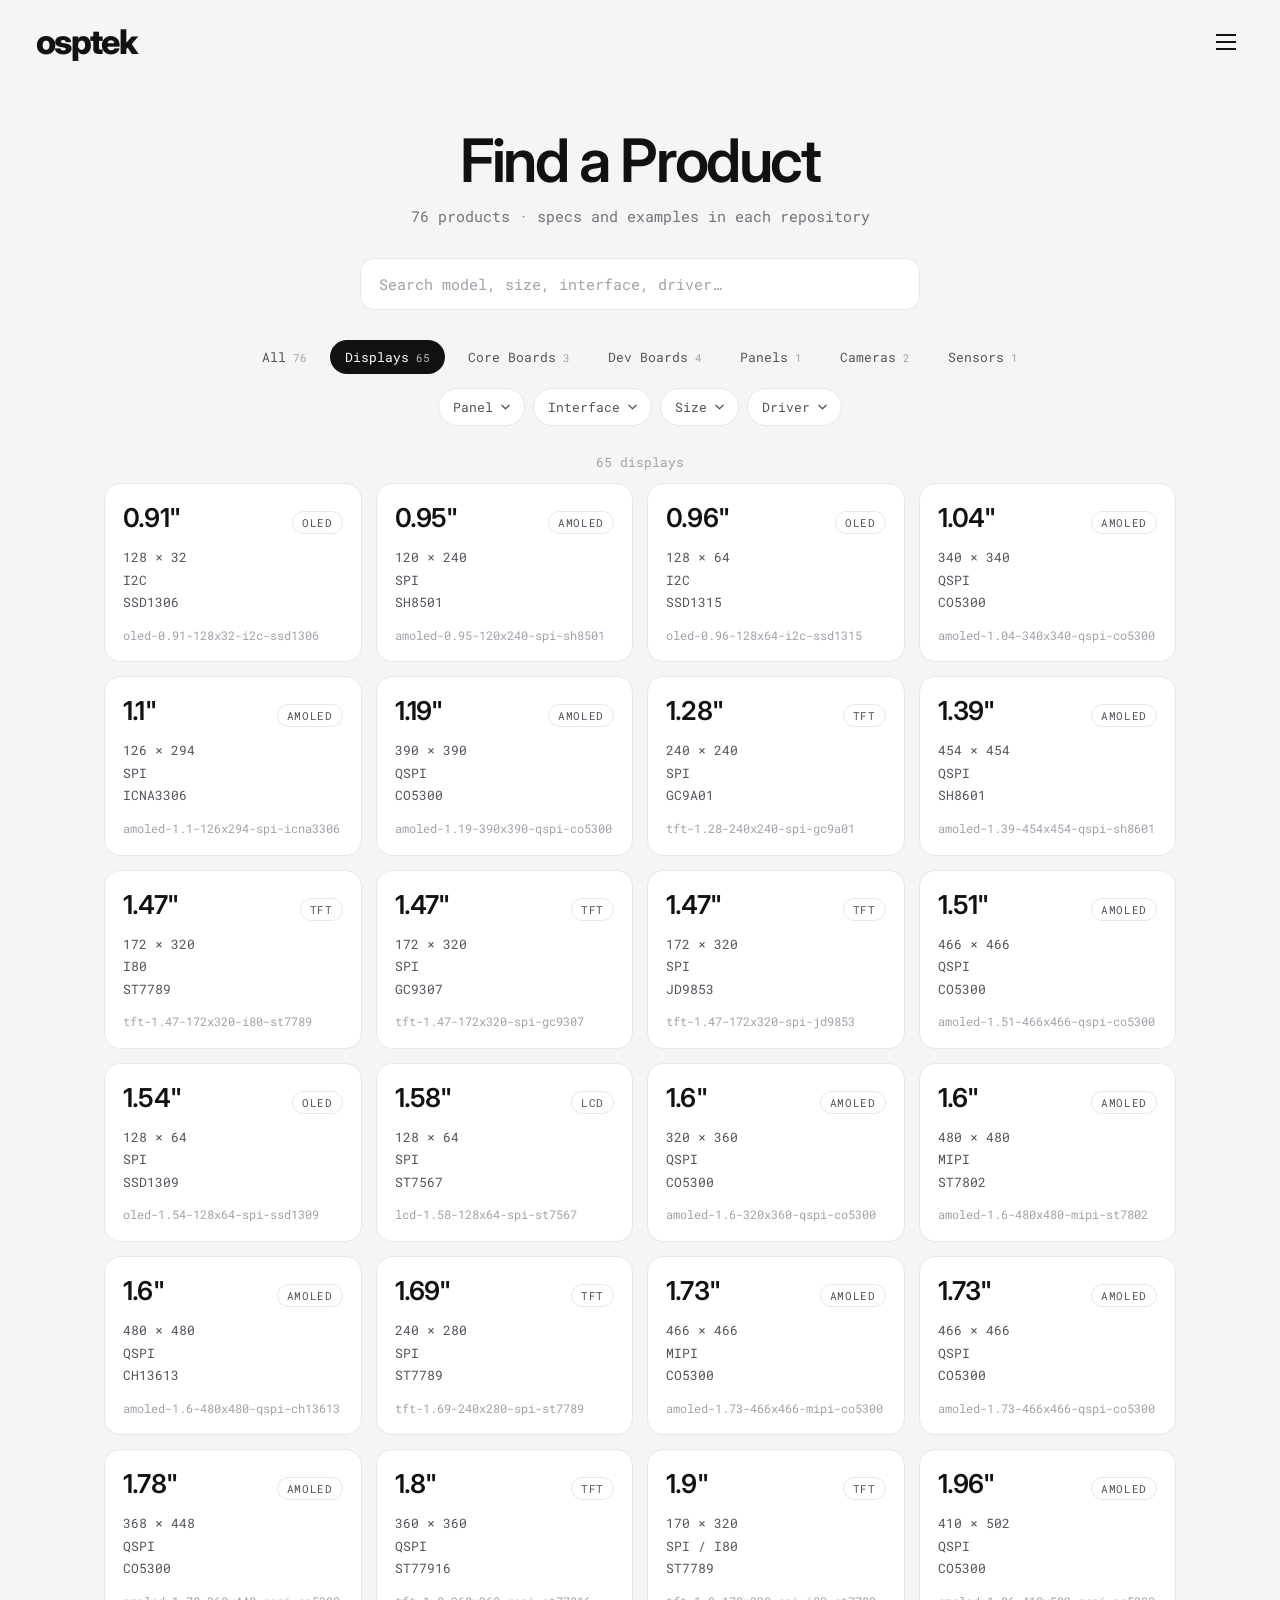
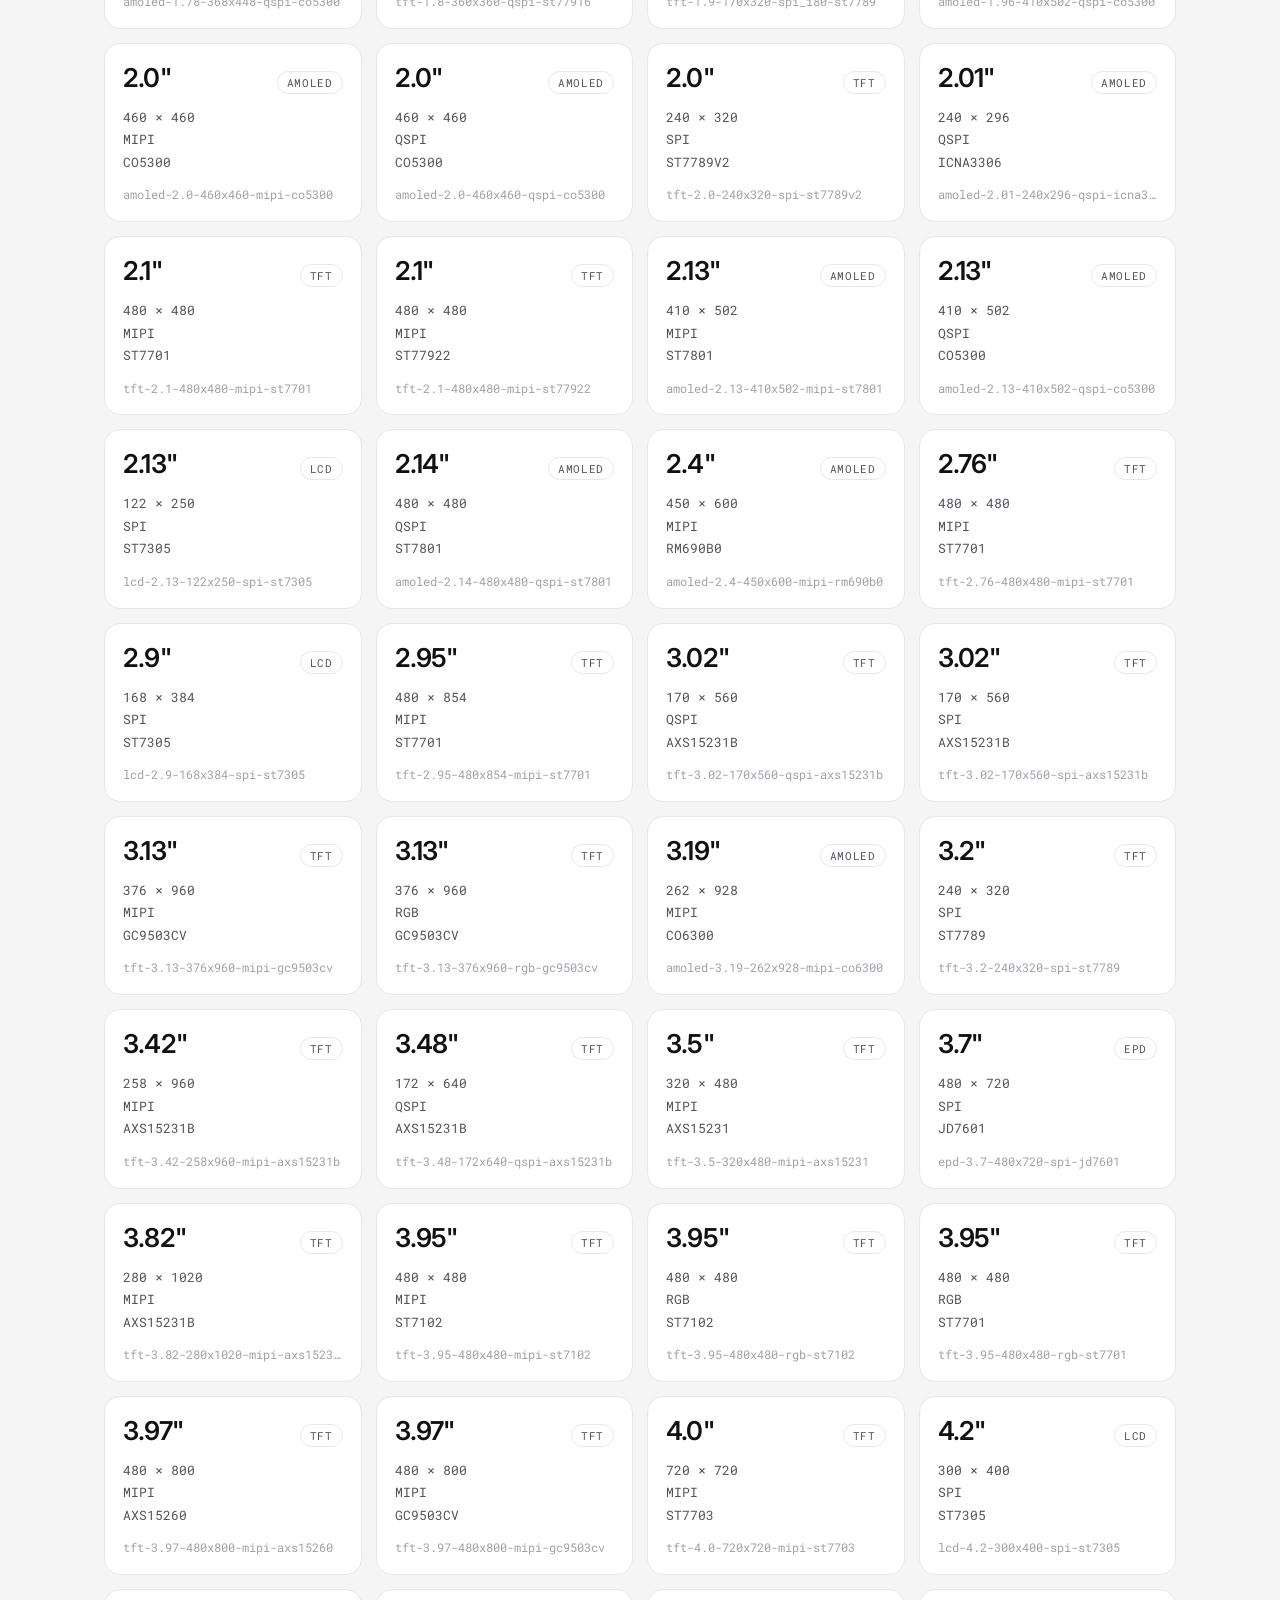
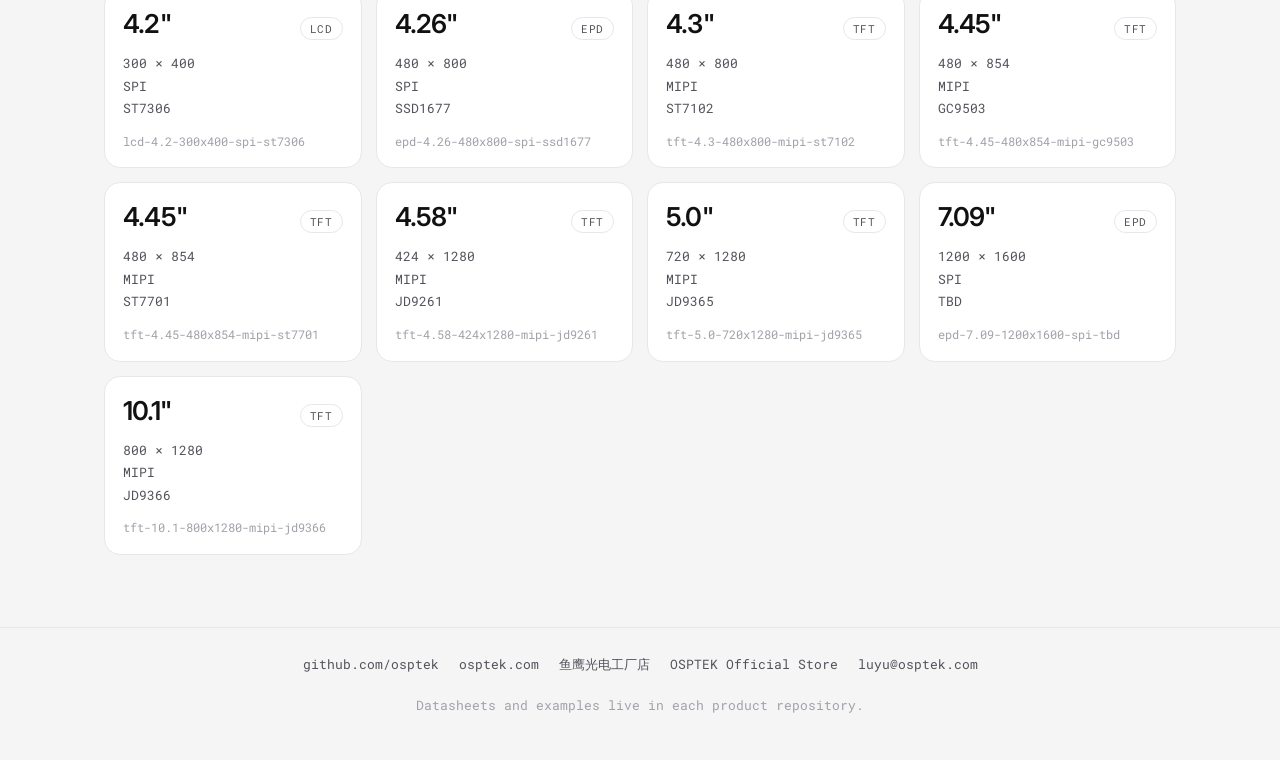
==== commit 96ec0091: "feat(site): unify the finder across every product category - add /products/ with a category switcher" ====
--- a/displays/index.html
+++ b/displays/index.html
@@ -2,89 +2,21 @@
 <html lang="en">
 <head>
   <meta charset="utf-8" />
-  <meta name="viewport" content="width=device-width, initial-scale=1" />
+  <!-- the display list moved into the all-category finder; keep the old link alive -->
+  <meta http-equiv="refresh" content="0; url=../products/?cat=displays" />
+  <link rel="canonical" href="https://osptek.github.io/products/?cat=displays" />
   <title>Find a Product — OSPTEK</title>
-  <meta name="description" content="OSPTEK display module catalog: search by size, resolution, interface and driver" />
-  <link rel="preconnect" href="https://fonts.googleapis.com" />
-  <link rel="preconnect" href="https://fonts.gstatic.com" crossorigin />
-  <link href="https://fonts.googleapis.com/css2?family=Inter:wght@400;500;600;800&family=Roboto+Mono:wght@400&display=swap" rel="stylesheet" />
-  <link rel="stylesheet" href="../assets/base.css?v=2" />
-  <link rel="stylesheet" href="../assets/find.css?v=8" />
+  <meta name="robots" content="noindex" />
 </head>
 <body>
-  <header class="topbar">
-    <a class="wordmark" href="../" aria-label="OSPTEK">osptek</a>
-    <button class="menu" type="button" aria-label="Menu">
-      <span></span>
-      <span></span>
-      <span></span>
-    </button>
-  </header>
-  <main class="finder">
-    <div class="finder-head">
-      <h1>Find a Product</h1>
-      <p class="lede" id="lede">Display modules · specs and examples in each repository</p>
-    </div>
-
-    <div class="search">
-      <label class="sr-only" for="q">Search display modules</label>
-      <input id="q" type="search" autocomplete="off" spellcheck="false"
-             placeholder="Search size, resolution, interface, driver…" />
-    </div>
-
-    <!-- each filter keeps its options folded away until its button is pressed -->
-    <div class="filters">
-      <div class="pick" data-group="panel">
-        <button class="pick-btn" type="button" aria-expanded="false">
-          <span>Panel</span>
-          <span class="num" hidden></span>
-          <svg class="caret" viewBox="0 0 10 6" aria-hidden="true"><path d="M1 1l4 4 4-4" /></svg>
-        </button>
-        <div class="pick-menu" role="group" aria-label="Panel" hidden></div>
-      </div>
-      <div class="pick" data-group="iface">
-        <button class="pick-btn" type="button" aria-expanded="false">
-          <span>Interface</span>
-          <span class="num" hidden></span>
-          <svg class="caret" viewBox="0 0 10 6" aria-hidden="true"><path d="M1 1l4 4 4-4" /></svg>
-        </button>
-        <div class="pick-menu" role="group" aria-label="Interface" hidden></div>
-      </div>
-      <div class="pick" data-group="size">
-        <button class="pick-btn" type="button" aria-expanded="false">
-          <span>Size</span>
-          <span class="num" hidden></span>
-          <svg class="caret" viewBox="0 0 10 6" aria-hidden="true"><path d="M1 1l4 4 4-4" /></svg>
-        </button>
-        <div class="pick-menu" role="group" aria-label="Size" hidden></div>
-      </div>
-      <div class="pick" data-group="ic">
-        <button class="pick-btn" type="button" aria-expanded="false">
-          <span>Driver</span>
-          <span class="num" hidden></span>
-          <svg class="caret" viewBox="0 0 10 6" aria-hidden="true"><path d="M1 1l4 4 4-4" /></svg>
-        </button>
-        <div class="pick-menu" role="group" aria-label="Driver" hidden></div>
-      </div>
-    </div>
-
-    <p class="tally">
-      <span id="tally"></span>
-      <button class="reset" id="reset" type="button" hidden>Clear</button>
-    </p>
-    <div class="cards" id="cards"></div>
-  </main>
-  <footer class="foot">
-    <div class="foot-in">
-      <a href="https://github.com/osptek">github.com/osptek</a>
-      <a href="https://osptek.com/">osptek.com</a>
-      <a href="https://shop110742373.taobao.com/">鱼鹰光电工厂店</a>
-      <a href="https://www.aliexpress.com/store/1105701619">OSPTEK Official Store</a>
-      <a href="mailto:luyu@osptek.com">luyu@osptek.com</a>
-      <p class="note">Datasheets and examples live in each product repository.</p>
-    </div>
-  </footer>
-  <script src="../assets/topbar.js?v=1"></script>
-  <script src="../assets/find.js?v=9"></script>
+  <p><a href="../products/?cat=displays">Display modules moved to /products/</a></p>
+  <script>
+    // carry a bookmarked search or filter over to the new address
+    (() => {
+      const p = new URLSearchParams(location.search);
+      p.set('cat', 'displays');
+      location.replace('../products/?' + p);
+    })();
+  </script>
 </body>
 </html>
